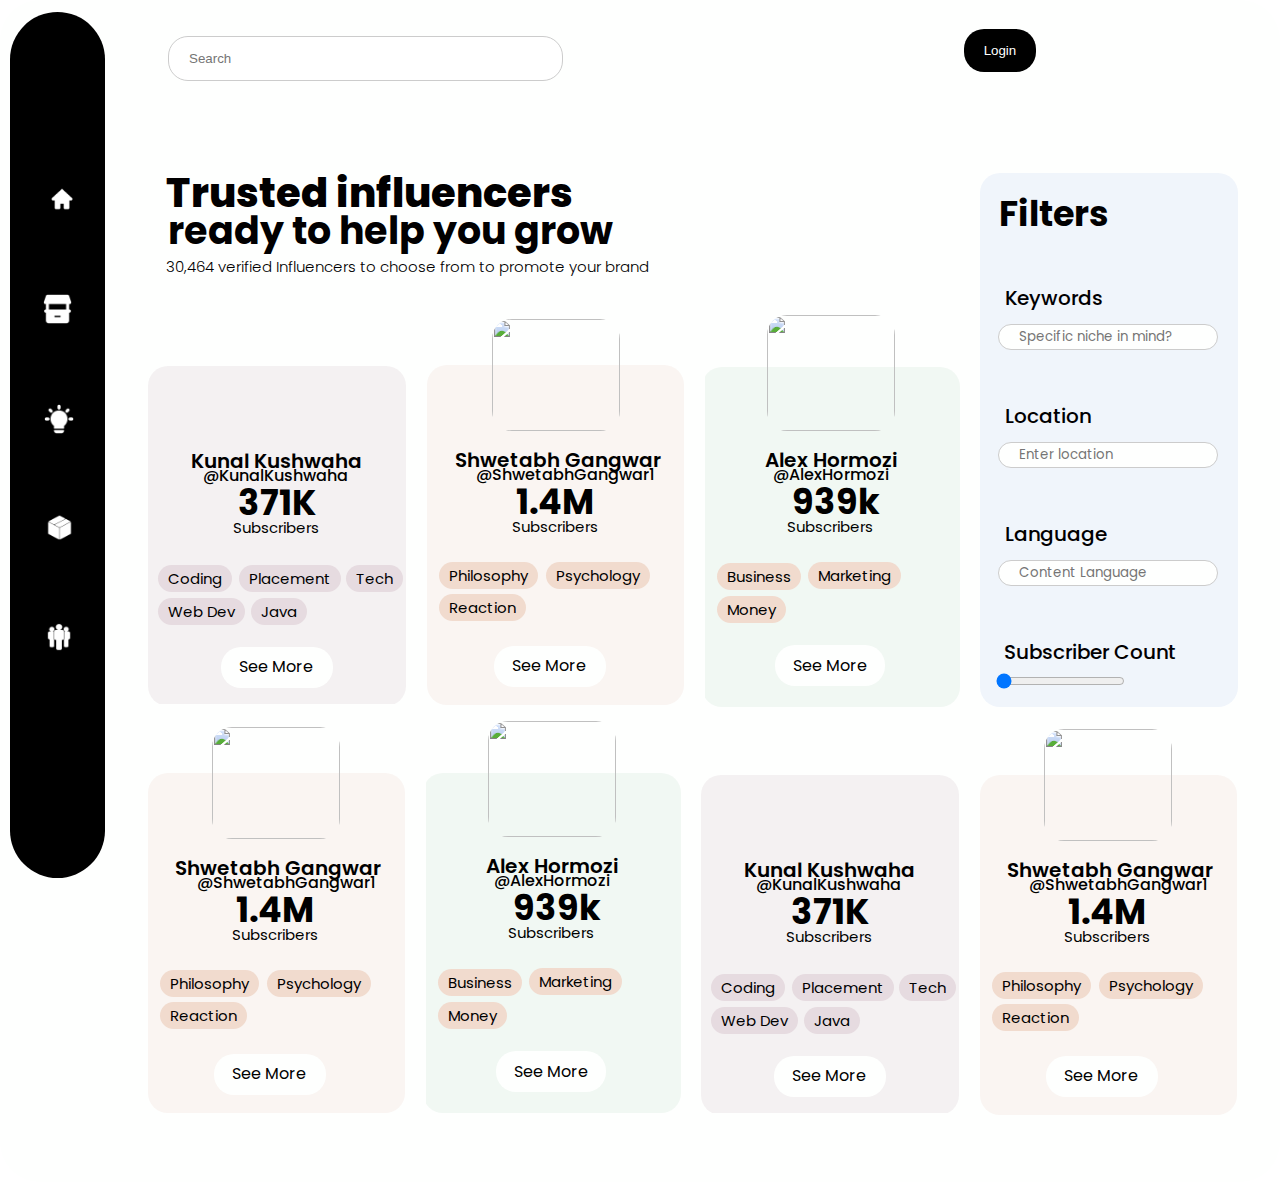
==== Design/index.html @ 6ca0d986 "Merge branch 'main' of https://github.com/g4ze/semester2-project" ====
<!DOCTYPE html>
<html>

<head>
    <meta charset="utf-8" />
    <meta name="viewport" content="initial-scale=1, width=device-width" />
    <link rel="stylesheet" href="stylelogin.css">
    <link rel="stylesheet" href="./global.css" />
    <link rel="stylesheet" href="./index.css" />

    <link rel="stylesheet"
        href="https://fonts.googleapis.com/css2?family=Poppins:wght@300;400;500;600;700;800&display=swap" />
</head>

<body>
    <div class="desktop-1">
        <div class="desktop-1-child"></div>
        <div class="headline">
            <h1 class="trusted-influencers">Trusted influencers</h1>
            <h2 class="ready-to-help">ready to help you grow</h2>
            <p class="verified-influencers-to">
                30,464 verified Influencers to choose from to promote your brand
            </p>
        </div>
        <div class="filters-card">
            <div class="filters-card-child"></div>
            <div class="subscriber-count">
                <!-- <img class="sub-slider-icon" alt="" src="public/sub-slider.svg" /> -->
                <div class="subscriber-count1">Subscriber Count</div>
                <br>
                <div class="slidecontainer">

                    <input type="range" min="1" max="10000" value="1">

                    <!-- <p>Custom range slider:</p>
                    <input type="range" min="1" max="100" value="50" class="slider" id="myRange"> -->
                </div>
            </div>
            <div class="keywords">
                <input class="keyword-box" type="text" placeholder="Specific niche in mind?" />
                <!-- <div class="specific-niche-in">Specific niche in mind?</div> -->
                <div class="keywords1">Keywords</div>
            </div>
            <div class="location">
                <input class="keyword-box" type="text" placeholder="Enter location" />
                <!-- <div class="specific-niche-in">Enter location</div> -->
                <div class="keywords1">Location</div>
            </div>
            <div class="language">
                <input class="keyword-box" type="text" placeholder="Content Language" />
                <!-- <div class="specific-niche-in">Content language</div> -->
                <div class="keywords1">Language</div>
            </div>
            <b class="filters">Filters</b>
        </div>
        <div class="search-bar">
            <input class="search-bar-child" type="text" placeholder="Search" size="100px">
            <!-- <img class="icon-search" alt="" src="public/-icon-search.svg" /> -->

        </div>




        <div class="user-id">
            <!-- <div class="kimaya-a">Kimaya A.</div>
            <button>
                <img class="user-id-child" alt="" src="public/ellipse-1@2x.png" /></button>
            <button>
                <img class="icon-suitcase" alt="" src="public/-icon-suitcase.svg" />
            </button> -->
            <button onclick="document.getElementById('id01').style.display='block'"
                style="width:auto; margin-right: 0px;">Login</button>

            <div id="id01" class="modal">

                <form class="modal-content animate" action="/action_page.php" method="post">
                    <div class="imgcontainer">
                        <span onclick="document.getElementById('id01').style.display='none'" class="close"
                            title="Close Modal">&times;</span>
                        <img src="img_avatar2.png" alt="Avatar" class="avatar">
                    </div>

                    <div class="container" style="font-size: 40px;">
                        <label for="uname"><b>Username</b></label>
                        <input type="text" placeholder="Enter Username" name="uname" required
                            style="font-size: x-large;">

                        <label for="psw"><b>Password</b></label>
                        <input type="password" placeholder="Enter Password" name="psw" required
                            style="font-size: x-large;">

                        <button type="submit">Login</button>
                        <label>
                            <input type="checkbox" checked="checked" name="remember"> Remember me
                        </label>
                    </div>

                    <div class="container" style="background-color:#f1f1f1">
                        <button type="button" onclick="document.getElementById('id01').style.display='none'"
                            class="cancelbtn">Cancel</button>
                        <span class="psw">Forgot <a href="#">password?</a></span>
                    </div>
                </form>
            </div>

            <script>
                // Get the modal
                var modal = document.getElementById('id01');

                // When the user clicks anywhere outside of the modal, close it
                window.onclick = function (event) {
                    if (event.target == modal) {
                        modal.style.display = "none";
                    }
                }
            </script>

        </div>

        <div class="influencer-card-1">
            <div class="influencer-card-1-child"></div>
            <img class="influencer-card-1-item" alt="" style="border-radius: 20px;"
                src="https://yt3.googleusercontent.com/xGH1BCpEHp4V0hRXEpKUbudZy2zxon3z7JnnAXngiW-8374wuiFolwYf6wmgVbKr-_RmqBHJrA=s176-c-k-c0x00ffffff-no-rj" />
            <div class="subscribers">Subscribers</div>
            <div class="tag">
                <div class="marketing">Marketing</div>
            </div>
            <div class="tag1">
                <div class="marketing">Business</div>
            </div>
            <div class="tag2">
                <div class="money-wrapper">
                    <div class="marketing">Money</div>
                </div>
            </div>
            <div class="see-more-button">
                <div class="marketing">See More</div>
            </div>
            <div class="alex-hormozi"><br>Alex Hormozi</div>
            <div class="alexhormozi"><br>@AlexHormozi</div>
            <b class="k">939k</b>
        </div>
        <div class="rectangle-parent">
            <div class="frame-child"></div>
            <img class="frame-item" alt="" style="border-radius: 20px;"
                src="https://avatars.githubusercontent.com/u/42698533?v=4" />
            <div class="subscribers1">Subscribers</div>
            <div class="tag3">
                <div class="marketing">Coding</div>
            </div>
            <div class="tag4">
                <div class="marketing">Placement</div>
            </div>
            <div class="tag5">
                <div class="marketing">Web Dev</div>
            </div>
            <div class="tag6">
                <div class="marketing">Tech</div>
            </div>
            <div class="tag7">
                <div class="marketing">Java</div>
            </div>
            <div class="see-more-button1">
                <div class="see-more-button-child"></div>
                <div class="see-more1">See More</div>
            </div>
            <div class="kunal-kushwaha"><br>Kunal Kushwaha</div>
            <div class="kunalkushwaha"><br>@KunalKushwaha</div>
            <b class="k1">371K</b>
        </div>
        <div class="rectangle-group">
            <div class="frame-inner"></div>
            <img class="ellipse-icon" alt="" style="border-radius:20px;"
                src="https://yt3.googleusercontent.com/oVSuJbeBX7sTZz3CuQNRO5Gm-sZsBxp6sGMF5e8WjVjJdUiUMOFRzfVLMyRtHru_ysUEiEhDHqY=s176-c-k-c0x00ffffff-no-rj" />

            <div class="subscribers2">Subscribers</div>
            <div class="tag8">
                <div class="marketing">Philosophy</div>
            </div>
            <div class="tag9">
                <div class="marketing">Psychology</div>
            </div>
            <div class="tag10">
                <div class="marketing">Reaction</div>
            </div>
            <div class="see-more-button2">
                <div class="see-more-button-child"></div>
                <div class="see-more1">See More</div>
            </div>
            <div class="shwetabh-gangwar"><br>Shwetabh Gangwar</div>
            <div class="shwetabhgangwar1"><br>@ShwetabhGangwar1</div>
            <b class="m">1.4M</b>
        </div>
        <div class="rectangle-container">
            <div class="frame-inner"></div>
            <img class="ellipse-icon" alt="" style="border-radius:20px;"
                src="https://yt3.googleusercontent.com/oVSuJbeBX7sTZz3CuQNRO5Gm-sZsBxp6sGMF5e8WjVjJdUiUMOFRzfVLMyRtHru_ysUEiEhDHqY=s176-c-k-c0x00ffffff-no-rj" />
            <div class="subscribers2">Subscribers</div>
            <div class="tag8">
                <div class="marketing">Philosophy</div>
            </div>
            <div class="tag9">
                <div class="marketing">Psychology</div>
            </div>
            <div class="tag10">
                <div class="marketing">Reaction</div>
            </div>
            <div class="see-more-button2">
                <div class="see-more-button-child"></div>
                <div class="see-more1">See More</div>
            </div>
            <div class="shwetabh-gangwar"><br>Shwetabh Gangwar</div>
            <div class="shwetabhgangwar1"><br>@ShwetabhGangwar1</div>
            <b class="m">1.4M</b>
        </div>
        <div class="frame-div">
            <div class="frame-child"></div>
            <img class="frame-item" alt="" style="border-radius: 20px;"
                src="https://avatars.githubusercontent.com/u/42698533?v=4" />
            <div class="subscribers1">Subscribers</div>
            <div class="tag3">
                <div class="marketing">Coding</div>
            </div>
            <div class="tag4">
                <div class="marketing">Placement</div>
            </div>
            <div class="tag5">
                <div class="marketing">Web Dev</div>
            </div>
            <div class="tag6">
                <div class="marketing">Tech</div>
            </div>
            <div class="tag7">
                <div class="marketing">Java</div>
            </div>
            <div class="see-more-button1">
                <div class="see-more-button-child"></div>
                <div class="see-more1">See More</div>
            </div>
            <div class="kunal-kushwaha"><br>Kunal Kushwaha</div>
            <div class="kunalkushwaha"><br>@KunalKushwaha</div>
            <b class="k1">371K</b>
        </div>
        <div class="rectangle-parent1">
            <div class="frame-inner"></div>
            <img class="ellipse-icon" alt="" style="border-radius:20px;"
                src="https://yt3.googleusercontent.com/oVSuJbeBX7sTZz3CuQNRO5Gm-sZsBxp6sGMF5e8WjVjJdUiUMOFRzfVLMyRtHru_ysUEiEhDHqY=s176-c-k-c0x00ffffff-no-rj" />
            <div class="subscribers2">Subscribers</div>
            <div class="tag8">
                <div class="marketing">Philosophy</div>
            </div>
            <div class="tag9">
                <div class="marketing">Psychology</div>
            </div>
            <div class="tag10">
                <div class="marketing">Reaction</div>
            </div>
            <div class="see-more-button2">
                <div class="see-more-button-child"></div>
                <div class="see-more1">See More</div>
            </div>
            <div class="shwetabh-gangwar"><br>Shwetabh Gangwar</div>
            <div class="shwetabhgangwar1"><br>@ShwetabhGangwar1</div>
            <b class="m">1.4M</b>
        </div>
        <div class="influencer-card-11">
            <div class="influencer-card-1-child"></div>
            <img class="influencer-card-1-item" alt="" style="border-radius: 20px;"
                src="https://yt3.googleusercontent.com/xGH1BCpEHp4V0hRXEpKUbudZy2zxon3z7JnnAXngiW-8374wuiFolwYf6wmgVbKr-_RmqBHJrA=s176-c-k-c0x00ffffff-no-rj" />
            <div class="subscribers">Subscribers</div>
            <div class="tag">
                <div class="marketing">Marketing</div>
            </div>
            <div class="tag1">
                <div class="marketing">Business</div>
            </div>
            <div class="tag2">
                <div class="money-wrapper">
                    <div class="marketing">Money</div>
                </div>
            </div>
            <div class="see-more-button">
                <div class="marketing">See More</div>
            </div>
            <div class="alex-hormozi"><br>Alex Hormozi</div>
            <div class="alexhormozi"><br>@AlexHormozi</div>
            <b class="k">939k</b>
        </div>
        <nav class="navigation">
            <div class="navigation-child"></div>
            <button class="icon-home">
                <img class="group-icon" alt=""
                    src="./resources/white icon/home.png" /></button>
            <button class="icon-light-bulb">
                <img class="vector-icon1" alt=""
                    src="./resources/white icon/bulb.png" /></button><button
                class="icon-box">
                <img class="vector-icon2" alt=""
                    src="./resources/white icon/box.png" /></button>
            <button class="icon-people-team">
                <img class="group-icon1" alt=""
                    src="./resources/white icon/ppl.png" />
            </button>
            <button class="icon-market-stall">
                <img class="group-icon2" alt=""
                    src="./resources/white icon/house.png" />
            </button>
            <!-- <div class="navigation-child2"></div> -->
        </nav>
    </div>
</body>

</html>
---- Design/stylelogin.css ----
/* .loginrect{
 
width: 80%;
height: 70%;
position: fixed;
left: 50%;
top: 50%;
transform: translate(-50%, -50%);

background: #D9D9D9;

box-shadow: 0px 4px 4px rgba(0, 0, 0, 0.25);
} */
input[type=text], input[type=password] {
    width: 100%;
    padding: 12px 20px;
    margin: 8px 0;
    display: inline-block;
    border: 1px solid #ccc;
    box-sizing: border-box;
  }
  
  /* Set a style for all buttons */
  button {
    background-color: #000000;
    border-radius: 20px;
    color: white;
    padding: 14px 20px;
    margin: 8px 0;
    border: none;
    cursor: pointer;
    width: 100%;
  }
  
  button:hover {
    opacity: 0.8;
  }
  
  /* Extra styles for the cancel button */
  .cancelbtn {
    width: auto;
    padding: 10px 18px;
    background-color: #f44336;
  }
  
  /* Center the image and position the close button */
  .imgcontainer {
    text-align: center;
    margin: 24px 0 12px 0;
    position: relative;
  }
  
  img.avatar {
    width: 40%;
    border-radius: 50%;
  }
  
  .container {
    padding: 16px;
    border-radius: 20px;
  }
  
  span.psw {
    float: right;
    padding-top: 16px;
  }
  
  /* The Modal (background) */
  .modal {
    display: none; /* Hidden by default */
    position: fixed; /* Stay in place */
    z-index: 1; /* Sit on top */
    left: 0;
    top: 0;
    width: 100%; /* Full width */
    height: 100%; /* Full height */
    overflow: auto; /* Enable scroll if needed */
    background-color: rgb(0,0,0); /* Fallback color */
    background-color: rgba(0,0,0,0.4); /* Black w/ opacity */
    padding-top: 60px;
    border-radius: 20px;
  }
  
  /* Modal Content/Box */
  .modal-content {
    background-color: #fefefe;
    margin: 5% auto 15% auto; /* 5% from the top, 15% from the bottom and centered */
    border: 1px solid #888;
    width: 80%; /* Could be more or less, depending on screen size */
  }
  
  /* The Close Button (x) */
  .close {
    position: absolute;
    right: 25px;
    top: 0;
    color: #000;
    font-size: 35px;
    font-weight: bold;
  }
  
  .close:hover,
  .close:focus {
    color: red;
    cursor: pointer;
  }
  
  /* Add Zoom Animation */
  .animate {
    -webkit-animation: animatezoom 0.6s;
    animation: animatezoom 0.6s
  }
  
  @-webkit-keyframes animatezoom {
    from {-webkit-transform: scale(0)} 
    to {-webkit-transform: scale(1)}
  }
    
  @keyframes animatezoom {
    from {transform: scale(0)} 
    to {transform: scale(1)}
  }
  
  /* Change styles for span and cancel button on extra small screens */
  @media screen and (max-width: 300px) {
    span.psw {
       display: block;
       float: none;
    }
    .cancelbtn {
       width: 100%;
    }
  }
  form{
    border-radius: 20px;
  }
---- Design/global.css ----
:root {
  /* fonts */
  --font-poppins: Poppins;

  /* font sizes */
  --font-size-base: 15px;
  --font-size-lg: 16px;
  --font-size-xl: 20px;
  --font-size-2xl: 35px;

  /* Colors */
  --color-gray-100: #fefffe;
  --color-gray-200: #010001;
  --color-gray-300: rgba(0, 0, 0, 0.4);
  --color-black: #000;
  --color-antiquewhite: #f1dbce;
  --color-honeydew: rgba(202, 226, 210, 0.25);
  --color-mistyrose: rgba(241, 215, 206, 0.25);
  --color-gainsboro-100: #e6dbe0;
  --color-gainsboro-200: rgba(230, 219, 224, 0.4);

  /* Paddings */
  --padding-xs: 2px;
  --padding-sm: 8px;
  --padding-md: 10px;
  --padding-lg: 18px;

  /* border radiuses */
  --br-sm: 15px;
  --br-md: 20px;
}
---- Design/index.css ----
body {
  margin: 0;
  line-height: normal;
}
.desktop-1-child {
  position: absolute;
  top: 0;
  left: 146px;
  border-radius: 25px;
  background-color: var(--color-gray-100);
  width: 1269px;
  height: 810px;
  overflow: hidden;
  display: none;
}
.trusted-influencers {
  top: 0;
  left: 0;
  font-size: inherit;
  line-height: 101%;
  font-weight: 800;
  font-family: inherit;
  width: 879px;
  height: 57px;
}
.ready-to-help,
.trusted-influencers,
.verified-influencers-to {
  margin: 0;
  position: absolute;
  display: inline-block;
}
.ready-to-help {
  top: 39px;
  left: 2px;
  font-size: 38px;
  line-height: 101%;
  font-weight: 700;
  font-family: inherit;
  width: 879px;
  height: 53px;
}
.verified-influencers-to {
  top: 82px;
  left: 0;
  font-size: var(--font-size-base);
  font-weight: 300;
  width: 679px;
  height: 24px;
}
.headline {
  position: absolute;
  top: 173px;
  left: 166px;
  width: 881px;
  height: 106px;
  font-size: 40px;
  color: var(--color-gray-200);
}
.filters-card-child {
  position: absolute;
  height: 100%;
  width: 100%;
  top: 0;
  right: 0;
  bottom: 0;
  left: 0;
  border-radius: var(--br-md);
  background-color: #f0f5fb;
}
.sub-slider-icon {
  position: absolute;
  height: 4.86%;
  width: 95.23%;
  top: 81.01%;
  right: 1.59%;
  bottom: 14.13%;
  left: 3.18%;
  max-width: 100%;
  overflow: hidden;
  max-height: 100%;
}
.subscriber-count1 {
  position: absolute;
  height: 37.27%;
  width: 95.23%;
  top: 0;
  left: 4.77%;
  font-weight: 500;
  display: inline-block;
}
.subscriber-count-child,
.subscriber-count-item {
  position: absolute;
  height: 31.4%;
  width: 6%;
  top: 68.6%;
  right: 94%;
  bottom: 0;
  left: 0;
  max-width: 100%;
  overflow: hidden;
  max-height: 100%;
}
.subscriber-count-item {
  right: 0.04%;
  left: 93.96%;
}
.subscriber-count {
  position: absolute;
  height: 8.94%;
  width: 86.24%;
  top: 86.94%;
  right: 8.58%;
  bottom: 4.12%;
  left: 5.17%;
  font-size: var(--font-size-xl);
  color: var(--color-gray-200);
}
.keyword-box {
  border: 0;
  background-color: var(--color-gray-100);
  position: absolute;
  height: 42.67%;
  width: 99.6%;
  top: 57.33%;
  right: 0.4%;
  bottom: 0;
  left: 0;
  border-radius: var(--br-md);
  font-family: var(--font-poppins);
  
  /* bitch i corrected this */
}
.keywords1,
.specific-niche-in {
  position: absolute;
  height: 30.67%;
  display: inline-block;
}
.specific-niche-in {
  width: 96.37%;
  top: 61.33%;
  left: 3.63%;
}
.keywords1 {
  width: 95.97%;
  top: 0;
  left: 3.23%;
  font-size: var(--font-size-xl);
  font-weight: 500;
  color: var(--color-gray-200);
}
.keywords {
  top: 20.62%;
  bottom: 68.51%;
}
.keywords,
.language,
.location {
  position: absolute;
  height: 10.87%;
  width: 85.22%;
  right: 7.9%;
  left: 6.88%;
}
.location {
  top: 42.72%;
  bottom: 46.41%;
}
.language {
  top: 64.83%;
  bottom: 24.3%;
}
.filters {
  position: absolute;
  height: 5.8%;
  width: 57.04%;
  top: 2.61%;
  left: 7.22%;
  font-size: var(--font-size-2xl);
  display: inline-block;
  color: var(--color-gray-200);
}
.filters-card {
  position: absolute;
  height: 45.18%;
  width: 20.14%;
  top: 14.64%;
  right: 3.26%;
  bottom: 40.19%;
  left: 76.6%;
  font-size: var(--font-size-lg);
  color: var(--color-gray-300);
}
.search,
.search-bar-child {
  cursor: pointer;
  position: absolute;
}
.search-bar-child {
  border: 0;
  padding: 0;
  background-color: #fff;
  top: 0;
  left: 0;
  border-radius: var(--br-md);
  width: 395px;
  height: 45px;
}
.search {
  top: 9px;
  left: 37.16px;
  display: inline-block;
  width: 95.48px;
  height: 23px;
}
.icon-search,
.search-bar {
  position: absolute;
  top: 12.33px;
  left: 10.29px;
  width: 23.83px;
  height: 19.06px;
}
.search-bar {
  top: 28px;
  left: 168px;
  /* box-shadow: 0 4px 20px rgba(0, 0, 0, 0.2); */
  width: 395px;
  height: 45px;
  font-size: 18px;
  color: rgba(0, 0, 0, 0.7);
}
.kimaya-a {
  position: absolute;
  top: 19px;
  right: 0;
  font-weight: 600;
  display: flex;
  align-items: center;
  width: 140px;
  height: 23px;
}
.user-id-child {
  position: absolute;
  top: 0;
  right: 158px;
  width: 58px;
  height: 58px;
  object-fit: cover;
}
.icon-suitcase,
.user-id {
  position: absolute;
  top: 15.84px;
  right: 233.98px;
  width: 34.38px;
  height: 26.16px;
}
.user-id {
  top: 21px;
  right: 48.02px;
  width: 268.36px;
  height: 58px;
  font-size: 25px;
  color: var(--color-gray-200);
}
.influencer-card-1-child {
  position: absolute;
  height: 86.73%;
  width: 101.05%;
  top: 13.27%;
  right: 0;
  bottom: 0;
  left: -1.05%;
  border-radius: var(--br-md);
  background-color: var(--color-honeydew);
}
.influencer-card-1-item {
  position: absolute;
  top: calc(50% - 196px);
  left: calc(50% - 65.5px);
  width: 128px;
  height: 116px;
  object-fit: cover;
}
.subscribers {
  position: absolute;
  top: 200px;
  left: calc(50% - 45.5px);
}
.marketing {
  position: relative;
}
.money-wrapper,
.tag,
.tag1 {
  position: absolute;
  border-radius: var(--br-sm);
  background-color: var(--color-antiquewhite);
  display: flex;
  flex-direction: row;
  padding: var(--padding-xs) var(--padding-md);
  align-items: flex-start;
  justify-content: flex-start;
}
.tag {
  top: 247px;
  left: 103px;
}
.tag1 {
  top: 248px;
  left: 12px;
}
.money-wrapper {
  top: 0;
  left: 0;
}
.tag2 {
  position: absolute;
  top: 281px;
  left: 12px;
  width: 70px;
  height: 27px;
}
.see-more-button {
  position: absolute;
  bottom: 21px;
  left: calc(50% - 57.5px);
  border-radius: var(--br-md);
  background-color: var(--color-gray-100);
  /* box-shadow: 0 4px 20px rgba(0, 0, 0, 0.15); */
  display: flex;
  flex-direction: row;
  padding: var(--padding-sm) var(--padding-lg);
  align-items: flex-start;
  justify-content: flex-start;
  font-size: var(--font-size-lg);
}
.alex-hormozi {
  top: 100px;
  left: calc(50% - 67.5px);
  font-size: var(--font-size-xl);
  font-weight: 600;
}
.alex-hormozi,
.alexhormozi,
.k {
  position: absolute;
}
.alexhormozi {
  top: 122px; 
  left: calc(50% - 59.5px);
  font-size: var(--font-size-lg);
  font-weight: 500;
}
.k {
  top: 160px;
  left: calc(50% - 40.5px);
  font-size: var(--font-size-2xl);
}
.influencer-card-1 {
  position: absolute;
  height: 33.16%;
  width: 19.93%;
  top: 26.65%;
  right: 25%;
  bottom: 40.19%;
  left: 55.07%;
  overflow: hidden;
}
.frame-child {
  position: absolute;
  max-height: 88.08%;
  max-width: 100%;
  top: 12.44%;
  right: 0;
  bottom: -0.52%;
  left: 0;
  border-radius: var(--br-md);
  background-color: var(--color-gainsboro-200);
  
}
.frame-item {
  position: absolute;
  top: calc(50% - 193px);
  left: calc(50% - 64px);
  max-width: 128px;
  max-height: 114px;
  object-fit: cover;
}
.subscribers1 {
  position: absolute;
  top: 198px;
  left: calc(50% - 44px);
}
.tag3,
.tag4 {
  position: absolute;
  top: 247px;
  left: 10px;
  border-radius: var(--br-sm);
  background-color: var(--color-gainsboro-100);
  display: flex;
  flex-direction: row;
  padding: var(--padding-xs) var(--padding-md);
  align-items: flex-start;
  justify-content: flex-start;
}
.tag4 {
  left: 91px;
}
.tag5 {
  top: 280px;
  left: 10px;
}
.tag5,
.tag6,
.tag7 {
  position: absolute;
  border-radius: var(--br-sm);
  background-color: var(--color-gainsboro-100);
  display: flex;
  flex-direction: row;
  padding: var(--padding-xs) var(--padding-md);
  align-items: flex-start;
  justify-content: flex-start;
}
.tag6 {
  top: calc(50% + 54px);
  left: 198px;
}
.tag7 {
  top: 280px;
  left: 103px;
}
.see-more-button-child {
  position: absolute;
  bottom: 0;
  left: calc(50% - 56px);
  border-radius: var(--br-md);
  background-color: var(--color-gray-100);
  width: 112px;
  height: 41px;
}

.see-more1 {
  position: absolute;
  bottom: 9px;
  left: calc(50% - 38px);
  display: flex;
  align-items: center;
  width: 75px;
}
.see-more-button1 {
  position: absolute;
  bottom: 16px;
  left: calc(50% - 56px);
  /* box-shadow: 0 4px 20px rgba(0, 0, 0, 0.15); */
  width: 112px;
  height: 41px;
  font-size: var(--font-size-lg);
}
.kunal-kushwaha,
.kunalkushwaha {
  position: absolute;
  top: 98px;
  left: calc(50% - 86px);
  font-size: var(--font-size-xl);
  font-weight: 600;
}
.kunalkushwaha {
  top: 120px;
  left: calc(50% - 74px);
  font-size: var(--font-size-lg);
  font-weight: 500;
}
.k1 {
  position: absolute;
  top: 158px;
  left: calc(50% - 39px);
  font-size: var(--font-size-2xl);
}
.rectangle-parent {
  position: absolute;
  height: 32.66%;
  width: 20.14%;
  top: 61.51%;
  right: 25.07%;
  bottom: 5.84%;
  left: 54.79%;
  overflow: hidden;
}
.frame-inner {
  position: absolute;
  height: 88.08%;
  width: 100%;
  top: 11.92%;
  right: 0;
  bottom: 0;
  left: 0;
  border-radius: var(--br-md);
  background-color: var(--color-mistyrose);
}
.ellipse-icon {
  position: absolute;
  top: calc(50% - 193px);
  left: calc(50% - 64px);
  width: 128px;
  height: 112px;
  object-fit: cover;
}
.subscribers2 {
  position: absolute;
  top: 196px;
  left: calc(50% - 44px);
}
.tag10,
.tag8,
.tag9 {
  position: absolute;
  border-radius: var(--br-sm);
  background-color: var(--color-antiquewhite);
  display: flex;
  flex-direction: row;
  padding: var(--padding-xs) var(--padding-md);
  align-items: flex-start;
  justify-content: flex-start;
}
.tag8,
.tag9 {
  top: 243px;
  left: 12px;
}
.tag9 {
  left: 119px;
}
.tag10 {
  top: 275px;
  left: 12px;
}
.see-more-button2 {
  position: absolute;
  bottom: 18px;
  left: calc(50% - 62px);
  /* box-shadow: 0 4px 20px rgba(0, 0, 0, 0.15); */
  width: 112px;
  height: 41px;
  font-size: var(--font-size-lg);
}
.shwetabh-gangwar {
  position: absolute;
  top: 96px;
  left: calc(50% - 101px);
  font-size: var(--font-size-xl);
  font-weight: 600;
}
.shwetabhgangwar1 {
  position: absolute;
  top: 30.57%;
  left: 19.31%;
  font-size: var(--font-size-lg);
  font-weight: 500;
}
.m {
  position: absolute;
  top: 156px;
  left: calc(50% - 40px);
  font-size: var(--font-size-2xl);
}
.rectangle-group {
  position: absolute;
  top: 61.68%;
  right: 3.33%;
  bottom: 5.67%;
  left: 76.53%;
  overflow: hidden;
}
.frame-div,
.rectangle-group {
  height: 32.66%;
  width: 20.14%;
}
.frame-div,
.influencer-card-11 {
  position: absolute;
  overflow: hidden;
}
.rectangle-container {
  top: 26.99%;
  right: 46.53%;
  bottom: 40.36%;
  left: 33.33%;
}
.rectangle-container,
.rectangle-parent1 {
  position: absolute;
  height: 32.66%;
  width: 20.14%;
  overflow: hidden;
}
.frame-div {
  top: 26.9%;
  right: 68.26%;
  bottom: 40.44%;
  left: 11.6%;
}
.influencer-card-11 {
  bottom: 5.84%;
}
.rectangle-parent1 {
  top: 61.51%;
  right: 68.33%;
  bottom: 5.84%;
  left: 11.53%;
}
.influencer-card-11 {
  height: 33.16%;
  width: 19.93%;
  top: 61%;
  right: 46.81%;
  left: 33.26%;
}
.navigation-child {
  position: absolute;
  top: 0;
  left: 0;
  border-radius: 55px;
  background-color:black;
  width: 95px;
  height:140.5%;
}
.navigation-child2 {
  position: absolute;
  top: 135%;
  left: 43px;
  border-radius: 55px;
  background-color:black;
  width: 10px;
  height:15%;
}
.vector-icon {
  position: absolute;
  top: 274px;
  left: 46px;
  width: 31.89px;
  height: 31.96px;
  opacity: 0;
}
.group-icon,
.icon-home {
  position: relative;
  top: 2.67px;
  left: 3.99px;
  width: 23.92px;
  height: 26.63px;
}
.icon-home {
  cursor: pointer;
  border: 0;
  padding: 0;
  background-color: transparent;
  top: 162px;
  left: 32px;
  width: 31.89px;
  height: 31.96px;
}
.icon-light-bulb,
.vector-icon1 {
  position: absolute;
  width: 29.89px;
  height: 29.96px;
}
.vector-icon1 {
  top: 0;
  left: 0;
}
.icon-light-bulb {
  cursor: pointer;
  border: 0;
  padding: 0;
  background-color: transparent;
  top: 383.92px;
  left: 33.99px;
}
.icon-box,
.vector-icon2 {
  position: absolute;
  width: 26.9px;
  height: 26.97px;
}
.vector-icon2 {
  top: 0;
  left: 0;
}
.icon-box {
  cursor: pointer;
  border: 0;
  padding: 0;
  background-color: transparent;
  top: 493.89px;
  left: 35.99px;
}
.group-icon1,
.icon-people-team {
  position: absolute;
  top: 0;
  left: 0;
  width: 29.89px;
  height: 27.82px;
}
.icon-people-team {
  cursor: pointer;
  border: 0;
  padding: 0;
  background-color: transparent;
  top: 603px;
  left: 33.99px;
}
.group-icon2,
.icon-market-stall {
  position: absolute;
  top: 0;
  left: 0;
  width: 28.96px;
  height: 29.96px;
}
.icon-market-stall {
  cursor: pointer;
  border: 0;
  padding: 0;
  background-color: transparent;
  top: 273.96px;
  left: 33px;
}
.navigation {
  position: fixed;
  top: 12px;
  left: 10px;
  /* box-shadow: 0 4px 20px rgba(0, 0, 0, 0.25); */
  width: 95px;

  height: 68.5%;
}
.desktop-1 {
  position: relative;
  border-radius: 40px;
  background-color: var(--color-gray-100);
  /* box-shadow: 0 4px 30px rgba(0, 0, 0, 0.25); */
  width: 100%;
  height: 1182px;
  overflow-y: auto;
  text-align: left;
  font-size: var(--font-size-base);
  color: var(--color-black);
  font-family: var(--font-poppins);
}
/*slider bar=====================================*/
.slidecontainer {
  width: 100%;
}

.slider {
  -webkit-appearance: none;
  width: 75%;
  height: 25px;
  background: #d3d3d3;
  outline: none;
  opacity: 0.7;
  -webkit-transition: .2s;
  transition: opacity .2s;
}

.slider:hover {
  opacity: 1;
}

.slider::-webkit-slider-thumb {
  -webkit-appearance: none;
  appearance: none;
  width: 25px;
  height: 25px;
  background: #04AA6D;
  cursor: pointer;
}

.slider::-moz-range-thumb {
  width: 25px;
  height: 25px;
  background: #04AA6D;
  cursor: pointer;
}
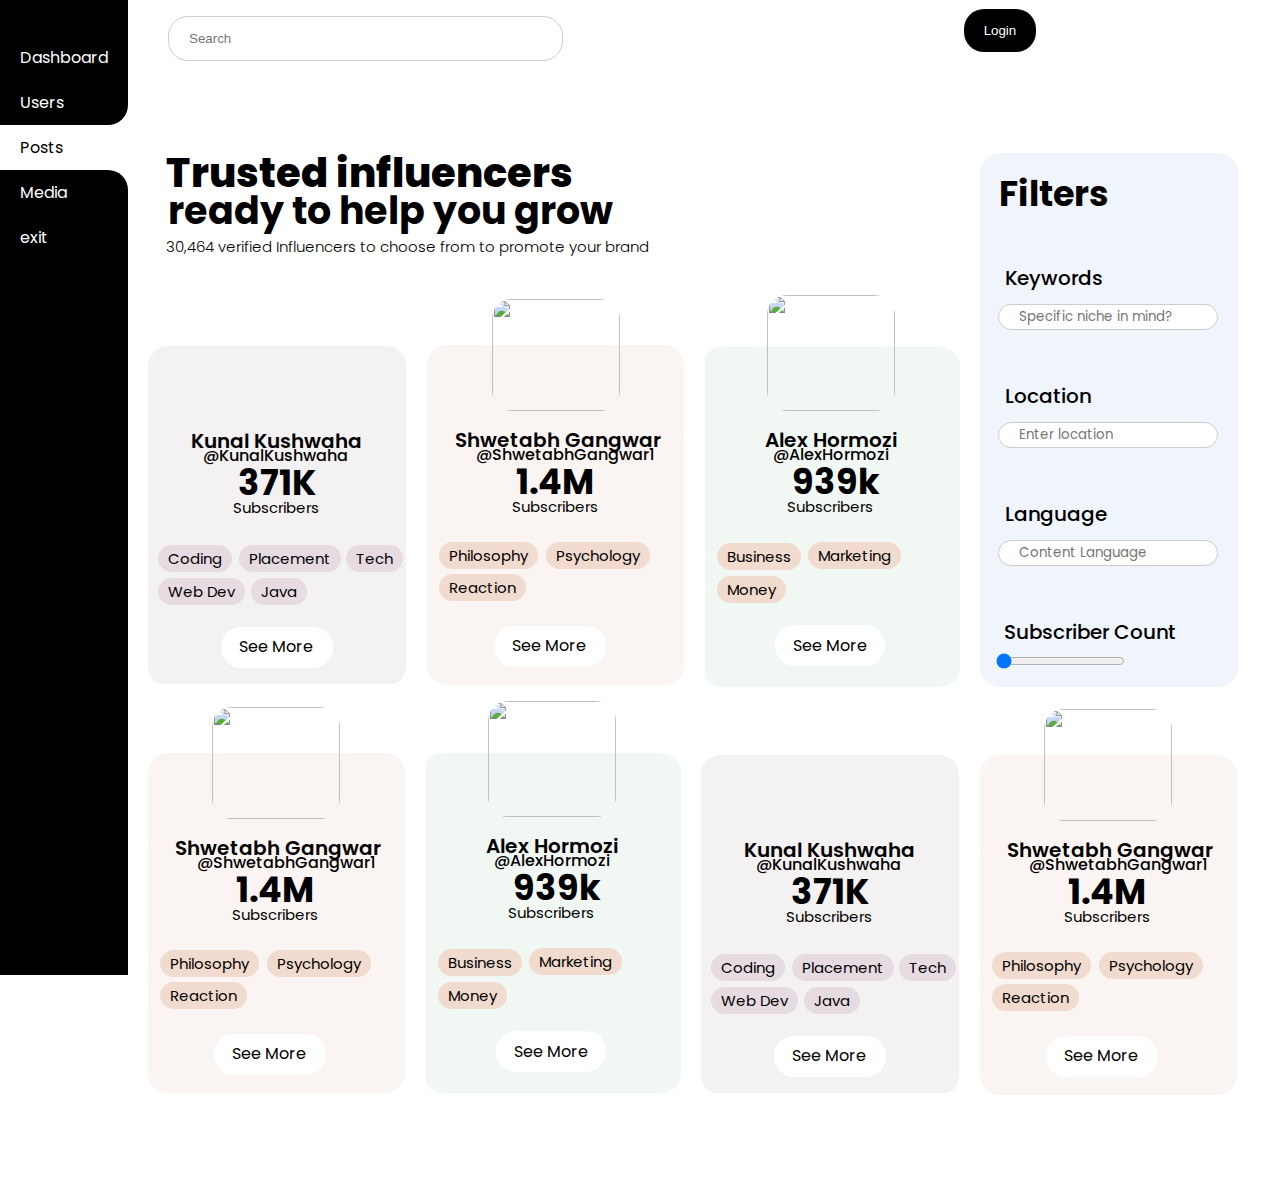
==== commit 2cd955f1: "Add files via upload" ====
--- a/Design/index.html
+++ b/Design/index.html
@@ -13,6 +13,7 @@
 </head>
 
 <body>
+    
     <div class="desktop-1">
         <div class="desktop-1-child"></div>
         <div class="headline">
@@ -104,17 +105,7 @@
                 </form>
             </div>
 
-            <script>
-                // Get the modal
-                var modal = document.getElementById('id01');
-
-                // When the user clicks anywhere outside of the modal, close it
-                window.onclick = function (event) {
-                    if (event.target == modal) {
-                        modal.style.display = "none";
-                    }
-                }
-            </script>
+            
 
         </div>
 
@@ -287,28 +278,22 @@
             <div class="alexhormozi"><br>@AlexHormozi</div>
             <b class="k">939k</b>
         </div>
-        <nav class="navigation">
-            <div class="navigation-child"></div>
-            <button class="icon-home">
-                <img class="group-icon" alt=""
-                    src="./resources/white icon/home.png" /></button>
-            <button class="icon-light-bulb">
-                <img class="vector-icon1" alt=""
-                    src="./resources/white icon/bulb.png" /></button><button
-                class="icon-box">
-                <img class="vector-icon2" alt=""
-                    src="./resources/white icon/box.png" /></button>
-            <button class="icon-people-team">
-                <img class="group-icon1" alt=""
-                    src="./resources/white icon/ppl.png" />
-            </button>
-            <button class="icon-market-stall">
-                <img class="group-icon2" alt=""
-                    src="./resources/white icon/house.png" />
-            </button>
-            <!-- <div class="navigation-child2"></div> -->
+    
+      
+      <div class="container1">
+        <nav class="side-nav">
+          <ul class="nav-menu">
+            <li class="nav-item"><a href="#"><i class="fas fa-tachometer-alt"></i><span class="menu-text">Dashboard</span></a></li>
+            <li class="nav-item"><a href="copy.html"><i class="fas fa-user"></i><span class="menu-text">Users</span></a></li>
+            <li class="nav-item active"><a href="#"><i class="fas fa-file-alt"></i><span class="menu-text">Posts</span></a></li>
+            <li class="nav-item"><a href="#"><i class="fas fa-play "></i><span class="menu-text">Media</span></a></li>
+            <li class="nav-item"><a href="#"><i class="fas fa-sign-out-alt"></i><span class="menu-text">exit</span></a></li>
+          </ul>
         </nav>
-    </div>
+      </div>
+      
+      
+</div>
+<script src="./app.js"></script>
 </body>
-
 </html>--- a/Design/global.css
+++ b/Design/global.css
@@ -28,4 +28,4 @@
   /* border radiuses */
   --br-sm: 15px;
   --br-md: 20px;
-}
+}--- a/Design/index.css
+++ b/Design/index.css
@@ -621,6 +621,16 @@
   top: 61%;
   right: 46.81%;
   left: 33.26%;
+  
+}
+.navigation {
+  position: fixed;
+  top: 12px;
+  left: 10px;
+  /* box-shadow: 0 4px 20px rgba(0, 0, 0, 0.25); */
+  width: 9.8%;
+
+  height: 68.5%;
 }
 .navigation-child {
   position: absolute;
@@ -628,7 +638,7 @@
   left: 0;
   border-radius: 55px;
   background-color:black;
-  width: 95px;
+  width: 100%;
   height:140.5%;
 }
 .navigation-child2 {
@@ -661,8 +671,8 @@
   border: 0;
   padding: 0;
   background-color: transparent;
-  top: 162px;
-  left: 32px;
+  top: 20%;
+  left: 25%;
   width: 31.89px;
   height: 31.96px;
 }
@@ -673,8 +683,8 @@
   height: 29.96px;
 }
 .vector-icon1 {
-  top: 0;
-  left: 0;
+  top: 20%;
+  left: 25%;
 }
 .icon-light-bulb {
   cursor: pointer;
@@ -734,15 +744,7 @@
   top: 273.96px;
   left: 33px;
 }
-.navigation {
-  position: fixed;
-  top: 12px;
-  left: 10px;
-  /* box-shadow: 0 4px 20px rgba(0, 0, 0, 0.25); */
-  width: 95px;
 
-  height: 68.5%;
-}
 .desktop-1 {
   position: relative;
   border-radius: 40px;
@@ -755,6 +757,7 @@
   font-size: var(--font-size-base);
   color: var(--color-black);
   font-family: var(--font-poppins);
+  top:-20px;
 }
 /*slider bar=====================================*/
 .slidecontainer {
@@ -790,4 +793,64 @@
   height: 25px;
   background: #04AA6D;
   cursor: pointer;
+}
+/*navbar===========================/*/
+.container1 {
+  height: 100vh;
+  width:10%;
+  position: fixed;
+}
+
+.side-nav,
+.nav-menu {
+  height: 100%;
+}
+.side-nav .nav-menu {
+  list-style: none;
+  padding: 40px 0;
+  /* width: 10%; */
+  top:0;
+  background-color: #000000;
+}
+.side-nav .nav-item {
+  position: relative;
+  padding: 10px 20px;
+}
+.nav-item.active {
+  background-color: #fff;
+  box-shadow: 0px -3px rgba(0, 0, 0, 0.2), 0px 3px rgba(0, 0, 0, 0.2);
+}
+.nav-item.active a {
+  color: #000000;
+}
+.nav-item a {
+  text-decoration: none;
+  color: #fff;
+}
+.menu-text {
+  left: -20%;
+  margin-right: 4px;
+  font-size: 1rem;
+}
+.side-nav .nav-item.active::before {
+  content: "";
+  position: absolute;
+  background-color: transparent;
+  bottom: 100%;
+  right: 0;
+  height: 150%;
+  width: 20px;
+  border-bottom-right-radius: 25px;
+  box-shadow: 0 20px 0 0 #fff;
+}
+.side-nav .nav-item.active::after {
+  content: "";
+  position: absolute;
+  background-color: transparent;
+  top: 100%;
+  right: 0;
+  height: 150%;
+  width: 20px;
+  border-top-right-radius: 25px;
+  box-shadow: 0 -20px 0 0 #fff;
 }